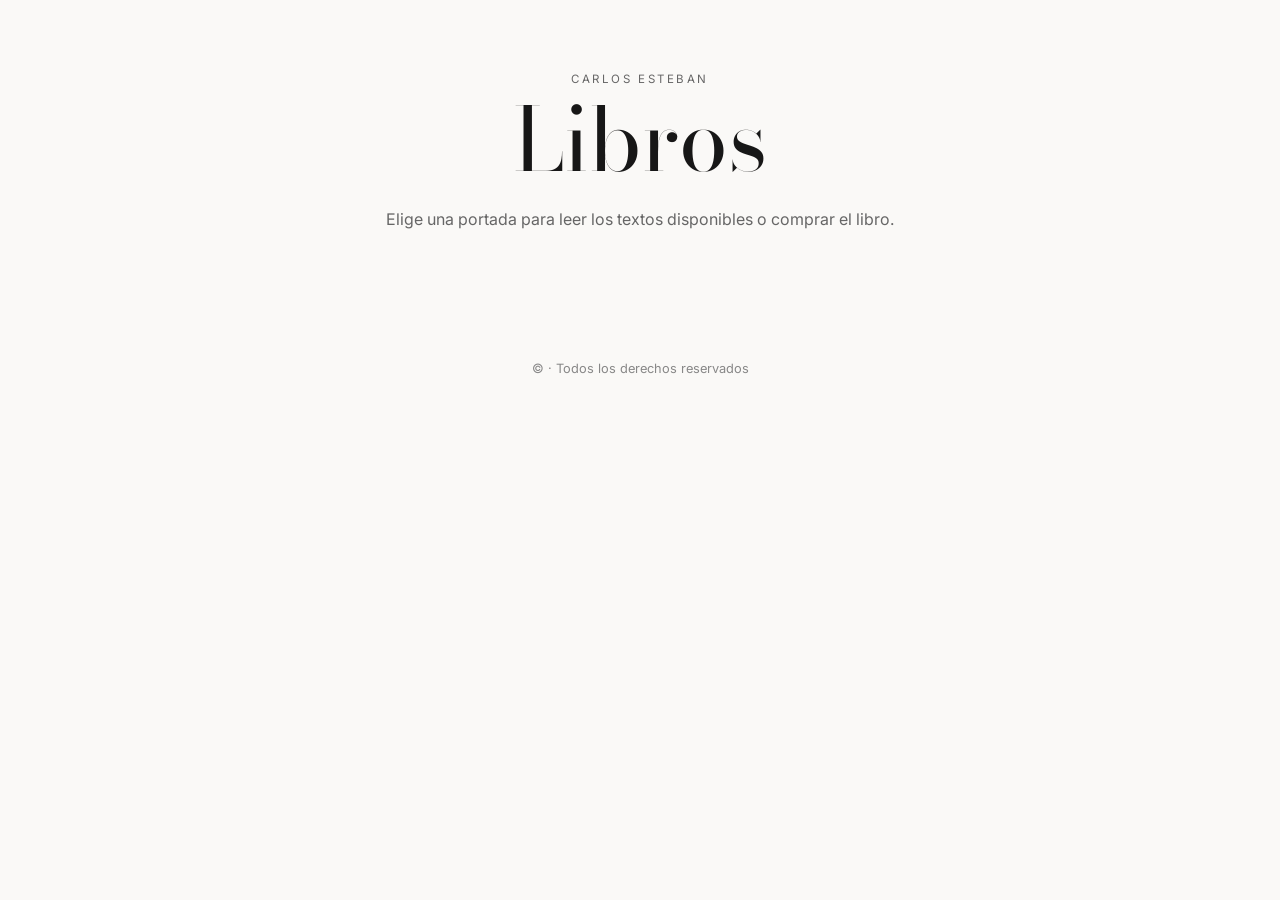
==== index.html @ 66eeb23b "Add files via upload" ====
<!doctype html>
<html lang="es">
<head>
  <meta charset="utf-8">
  <meta name="viewport" content="width=device-width, initial-scale=1">
  <meta name="description" content="Descubre los libros y textos del autor.">
  <title>Carles Esteban · Libros</title>
  <link rel="preconnect" href="https://fonts.googleapis.com">
  <link rel="preconnect" href="https://fonts.gstatic.com" crossorigin>
  <link href="https://fonts.googleapis.com/css2?family=Bodoni+Moda:opsz,wght@6..96,400;6..96,500;6..96,600&family=Inter:wght@400;500;600&display=swap" rel="stylesheet">
  <link rel="stylesheet" href="style.css">
</head>
<body class="home">
  <main class="home-shell">
    <header class="site-header">
      <p class="eyebrow">CARLOS ESTEBAN</p>
      <h1>Libros</h1>
      <p class="intro">Elige una portada para leer los textos disponibles o comprar el libro.</p>
    </header>

    <section id="books" class="book-grid" aria-label="Libros"></section>

    <footer class="site-footer">© <span id="year"></span> · Todos los derechos reservados</footer>
  </main>
  <script src="data.js"></script>
  <script src="app.js"></script>
</body>
</html>
---- style.css ----
:root {
  --ink: #171717;
  --muted: #666;
  --line: rgba(0,0,0,.12);
  --book-theme: #eeeeee;
  --serif: "Bodoni Moda", Didot, "Bodoni 72", Georgia, serif;
  --sans: Inter, system-ui, -apple-system, BlinkMacSystemFont, "Segoe UI", sans-serif;
}

* { box-sizing: border-box; }
html { scroll-behavior: smooth; }
body {
  margin: 0;
  color: var(--ink);
  background: #faf9f7;
  font-family: var(--sans);
}
a { color: inherit; text-decoration: none; }

.home-shell {
  width: min(1180px, calc(100% - 40px));
  margin: 0 auto;
  padding: 72px 0 36px;
}
.site-header { text-align: center; max-width: 680px; margin: 0 auto 56px; }
.eyebrow {
  margin: 0 0 12px;
  font-size: .72rem;
  letter-spacing: .22em;
  text-transform: uppercase;
  color: var(--muted);
}
h1, h2 { font-family: var(--serif); font-weight: 400; }
.site-header h1 { margin: 0; font-size: clamp(3rem, 7vw, 5.5rem); line-height: .95; }
.intro { margin: 24px auto 0; color: var(--muted); line-height: 1.7; }

.book-grid {
  display: grid;
  grid-template-columns: repeat(3, minmax(0, 1fr));
  gap: 30px;
  align-items: start;
}
.book-card {
  display: block;
  overflow: hidden;
  background: white;
  box-shadow: 0 18px 45px rgba(0,0,0,.08);
  transition: transform .3s ease, box-shadow .3s ease;
}
.book-card:hover { transform: translateY(-8px); box-shadow: 0 25px 55px rgba(0,0,0,.13); }
.book-card img { display: block; width: 100%; height: auto; }
.site-footer { margin-top: 72px; text-align: center; color: #888; font-size: .8rem; }

.book-page { min-height: 100vh; background: var(--book-theme); transition: background .3s; }
.book-shell { width: min(1120px, calc(100% - 40px)); margin: 0 auto; padding: 34px 0 70px; }
.back-link, .reading-nav a { font-size: .85rem; opacity: .72; }
.back-link:hover, .reading-nav a:hover { opacity: 1; }
.book-layout {
  min-height: calc(100vh - 120px);
  display: grid;
  grid-template-columns: minmax(280px, 470px) 1fr;
  gap: clamp(45px, 8vw, 110px);
  align-items: center;
  padding: 55px 0;
}
.cover-wrap { display: flex; justify-content: center; }
.detail-cover { width: min(100%, 470px); box-shadow: 0 25px 60px rgba(0,0,0,.18); }
.book-options h1 { margin: 0 0 36px; font-size: clamp(2.5rem, 5vw, 4.7rem); line-height: 1; }
.reading-options { display: grid; gap: 10px; margin-bottom: 18px; }
.option {
  display: flex;
  justify-content: space-between;
  align-items: center;
  padding: 18px 20px;
  border: 1px solid rgba(0,0,0,.17);
  background: rgba(255,255,255,.35);
  transition: background .2s, transform .2s;
}
.option:hover { background: rgba(255,255,255,.72); transform: translateX(4px); }
.option span:first-child { font-family: var(--serif); font-size: 1.35rem; }
.amazon-button {
  display: flex;
  justify-content: space-between;
  align-items: center;
  margin-top: 28px;
  padding: 19px 20px;
  background: var(--ink);
  color: white;
  font-weight: 600;
}
.amazon-button:hover { opacity: .86; }
.book-meta { margin-top: 22px; color: rgba(0,0,0,.62); font-size: .8rem; }

.reading-body { background: white; }
.reading-page { min-height: 100vh; background: white; }
.reading-shell { width: min(820px, calc(100% - 42px)); margin: 0 auto; padding: 28px 0 90px; }
.reading-header { padding: 80px 0 50px; text-align: center; border-bottom: 1px solid var(--line); }
.reading-header h1 { margin: 0; font-size: clamp(2.7rem, 6vw, 4.8rem); }
.reading-content {
  padding: 55px 0;
  font-family: var(--serif);
  font-size: 1.2rem;
  line-height: 1.95;
  color: #222;
  white-space: normal;
}
.not-found { min-height: 100vh; display: grid; place-content: center; text-align: center; }
.not-found a { text-decoration: underline; }

@media (max-width: 800px) {
  .home-shell { width: min(100% - 28px, 600px); padding-top: 48px; }
  .book-grid { grid-template-columns: 1fr; gap: 24px; }
  .book-layout { grid-template-columns: 1fr; padding-top: 42px; }
  .detail-cover { max-width: 420px; }
  .book-options { padding: 0 4px; }
}

@media (max-width: 480px) {
  .home-shell { width: calc(100% - 24px); }
  .site-header { margin-bottom: 36px; }
  .book-shell { width: calc(100% - 28px); }
  .book-layout { gap: 38px; }
  .reading-shell { width: calc(100% - 30px); }
  .reading-content { font-size: 1.08rem; line-height: 1.85; }
}
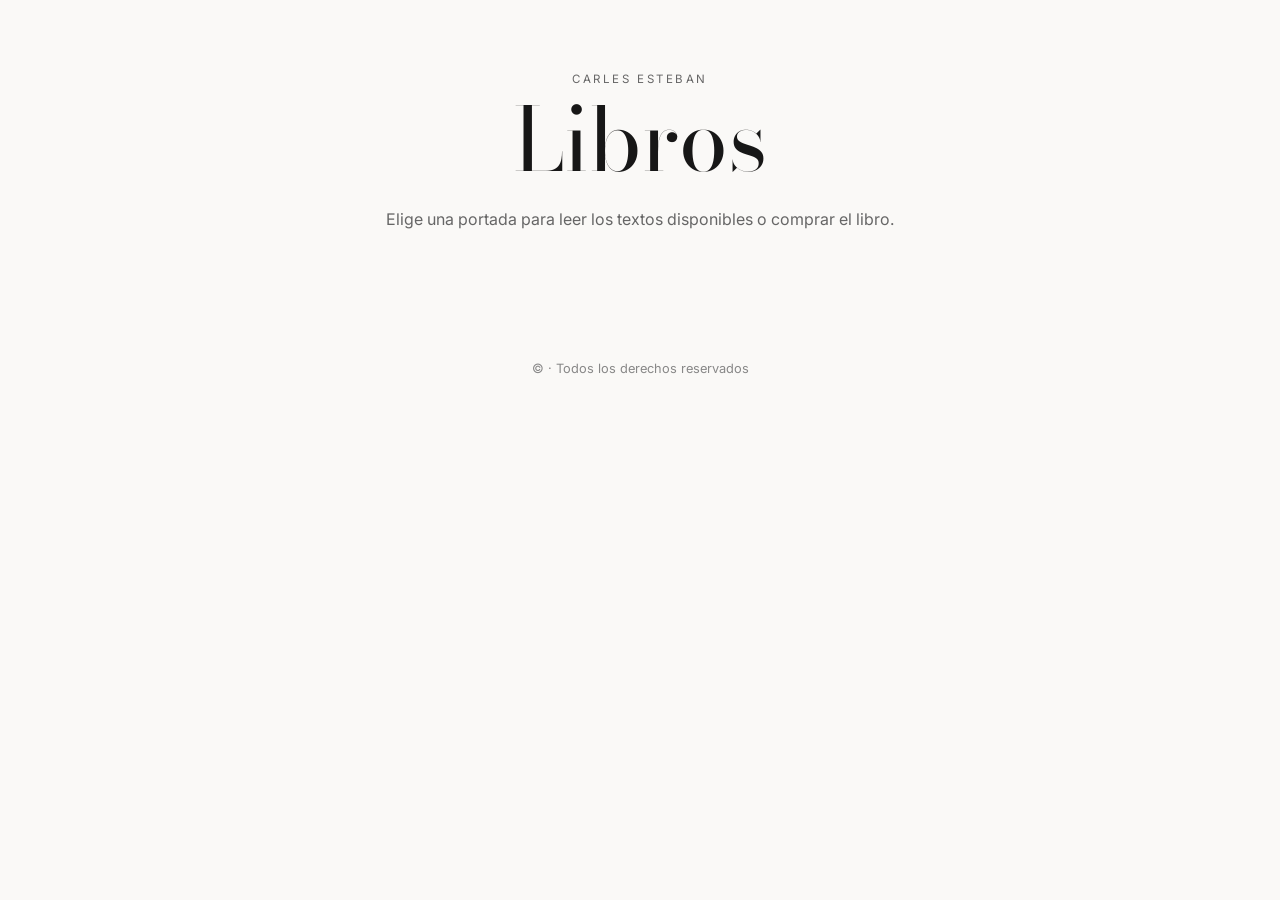
==== commit 5b284600: "Update index.html" ====
--- a/index.html
+++ b/index.html
@@ -13,7 +13,7 @@
 <body class="home">
   <main class="home-shell">
     <header class="site-header">
-      <p class="eyebrow">CARLOS ESTEBAN</p>
+      <p class="eyebrow">CARLES ESTEBAN</p>
       <h1>Libros</h1>
       <p class="intro">Elige una portada para leer los textos disponibles o comprar el libro.</p>
     </header>
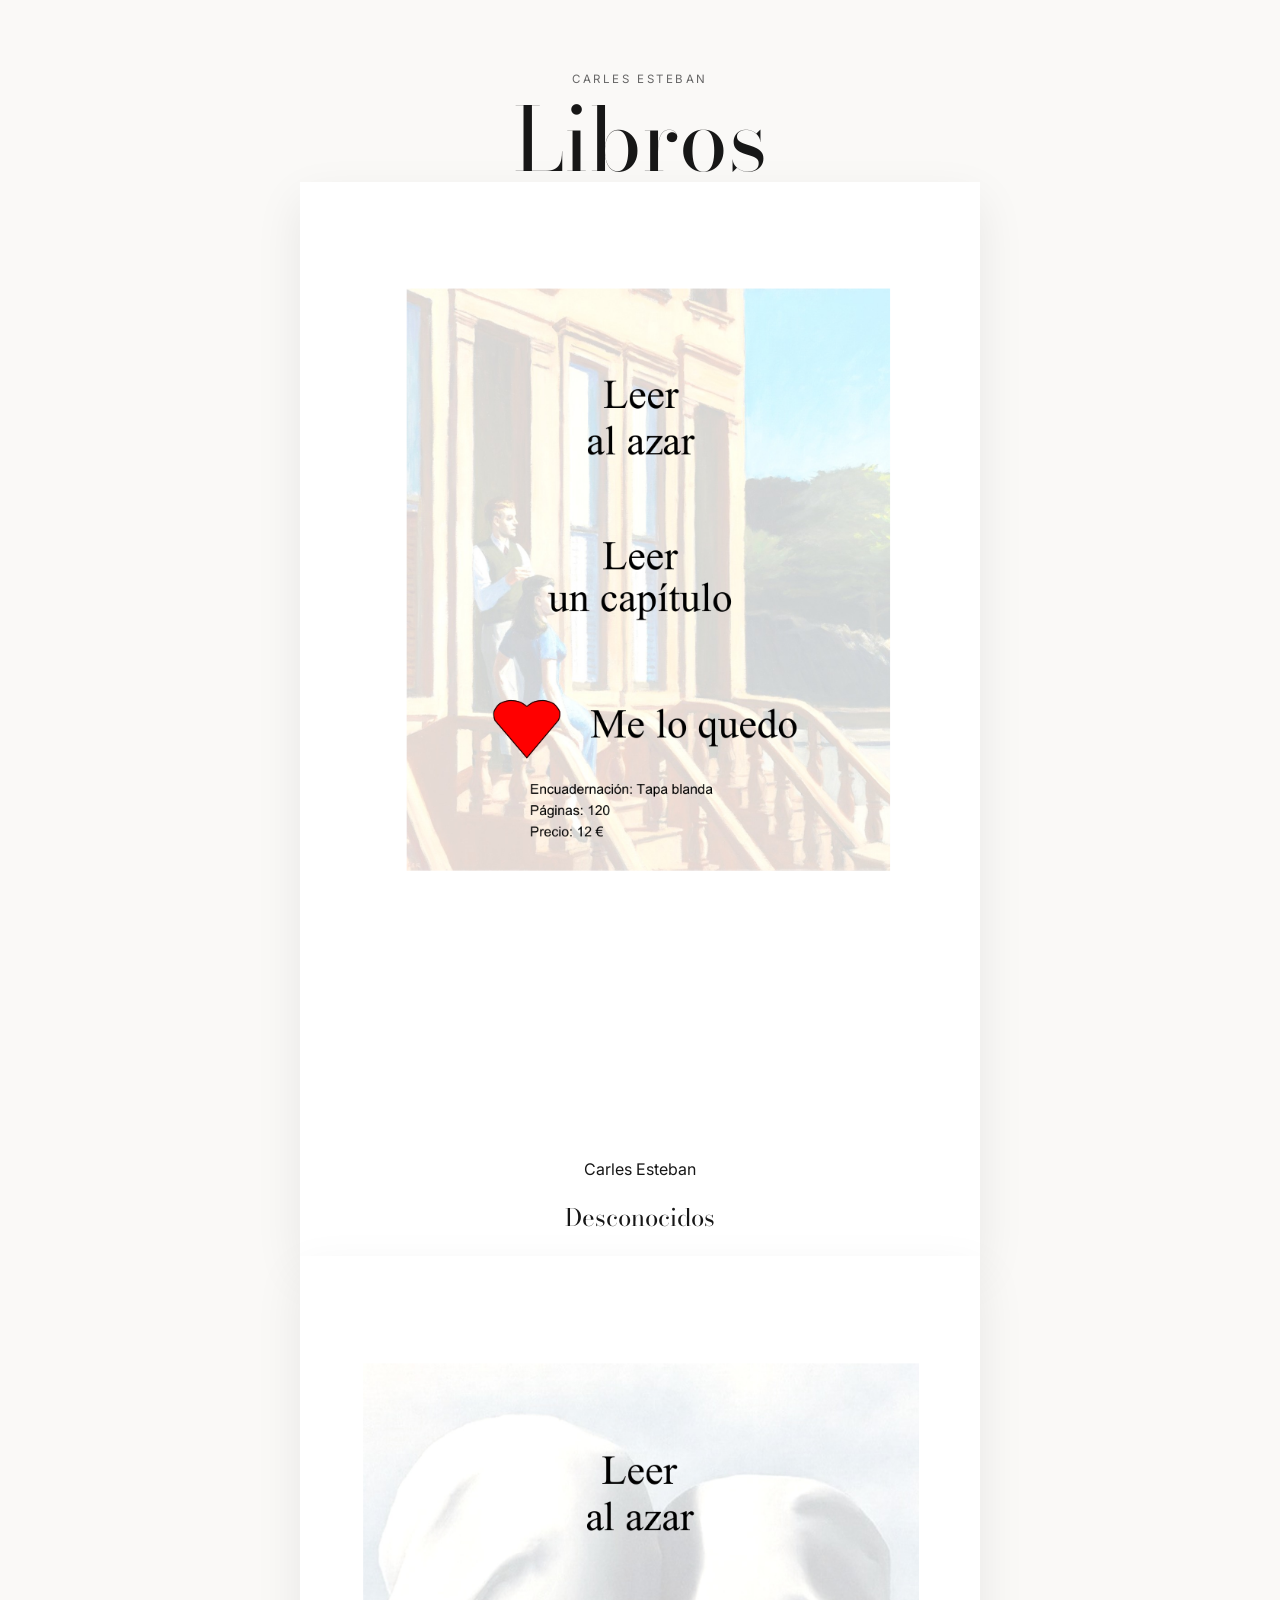
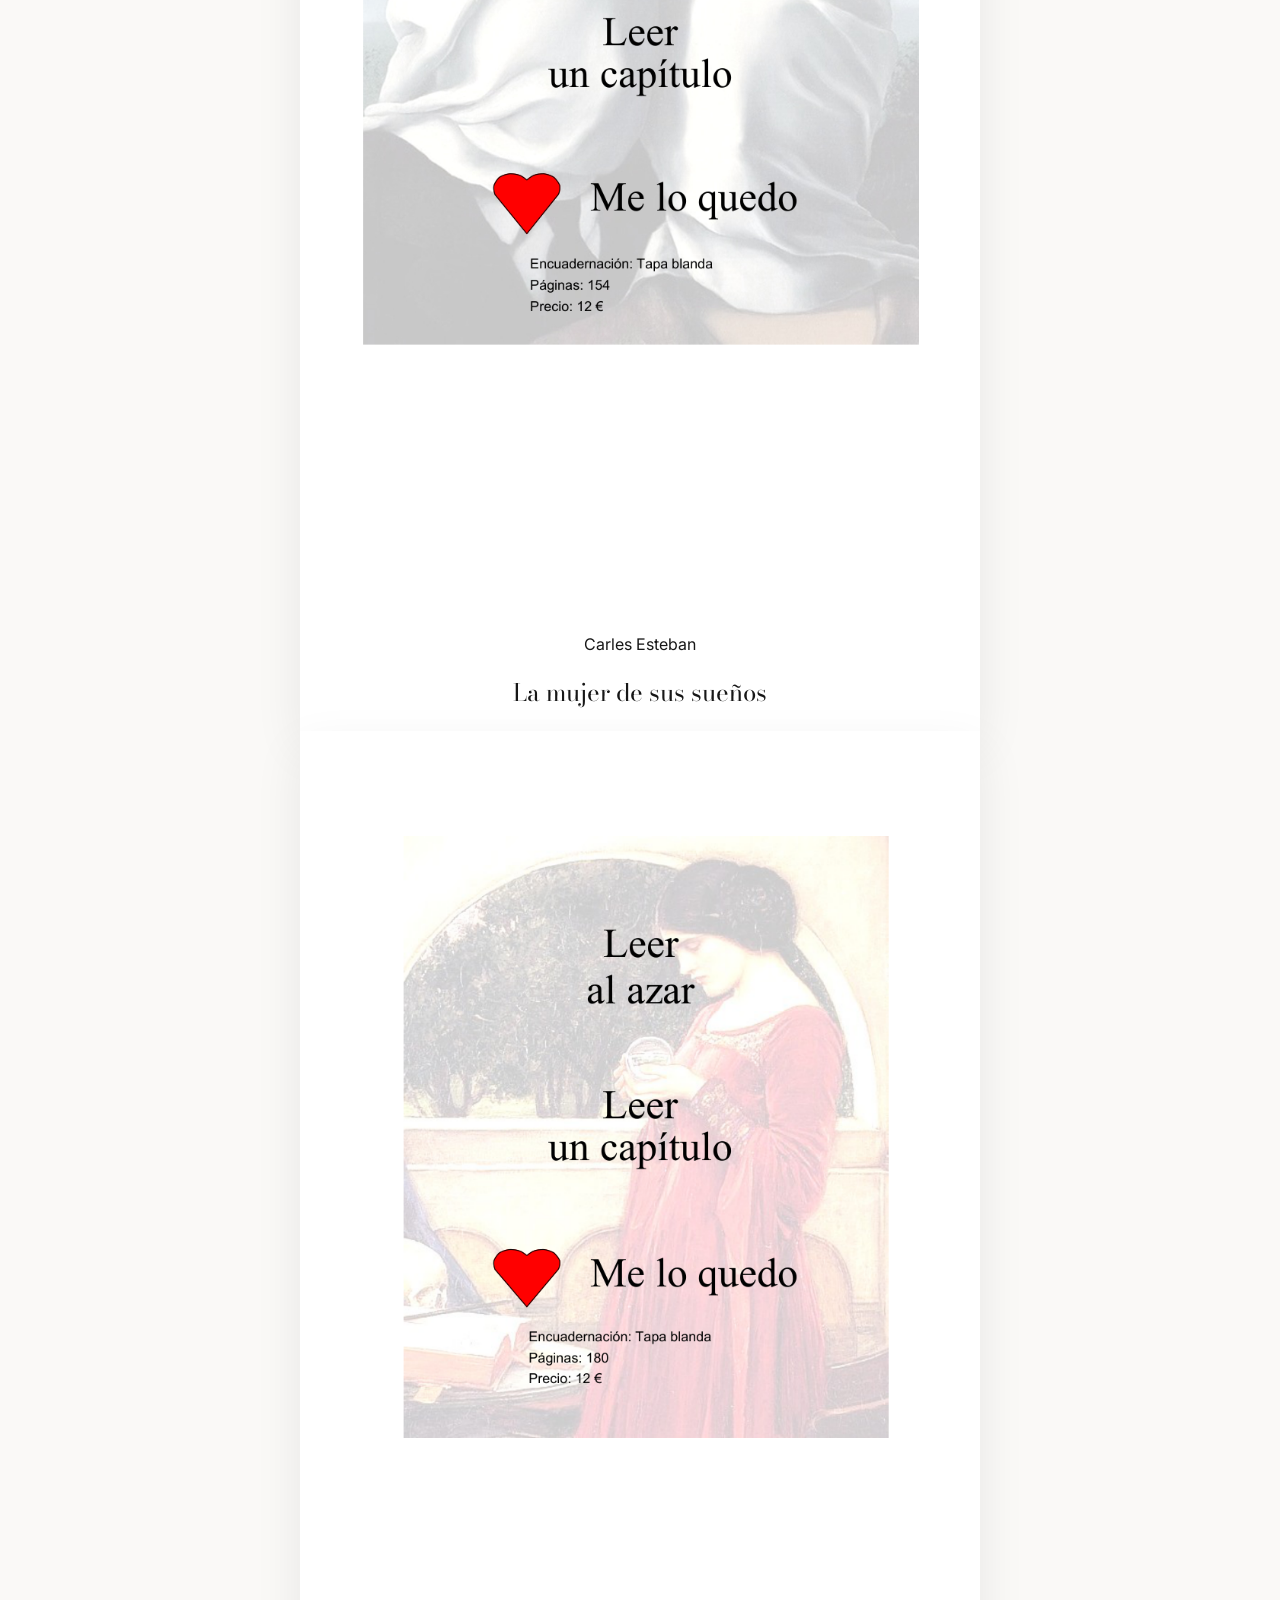
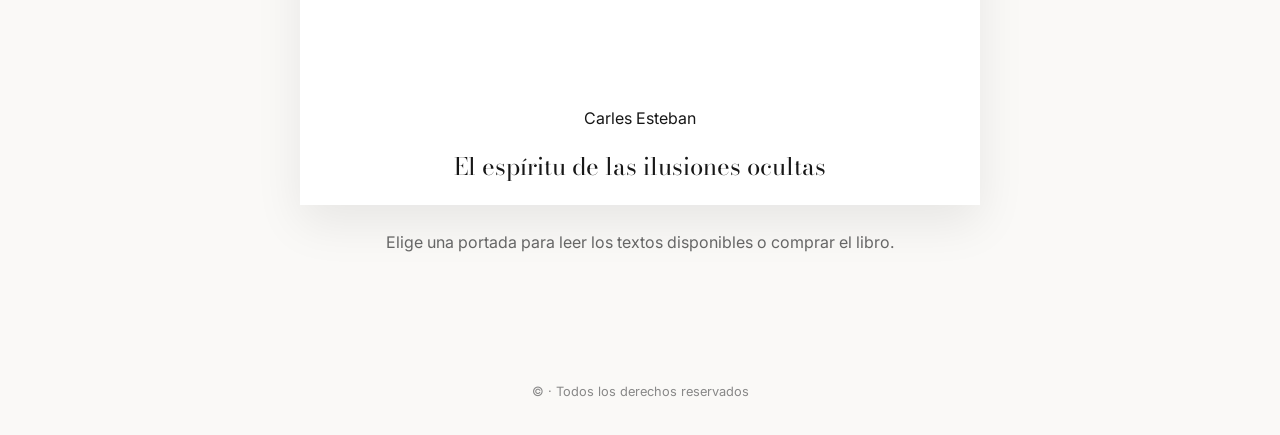
==== commit e023563f: "Update index.html" ====
--- a/index.html
+++ b/index.html
@@ -15,6 +15,7 @@
     <header class="site-header">
       <p class="eyebrow">CARLES ESTEBAN</p>
       <h1>Libros</h1>
+      <div id="books"></div>
       <p class="intro">Elige una portada para leer los textos disponibles o comprar el libro.</p>
     </header>
 
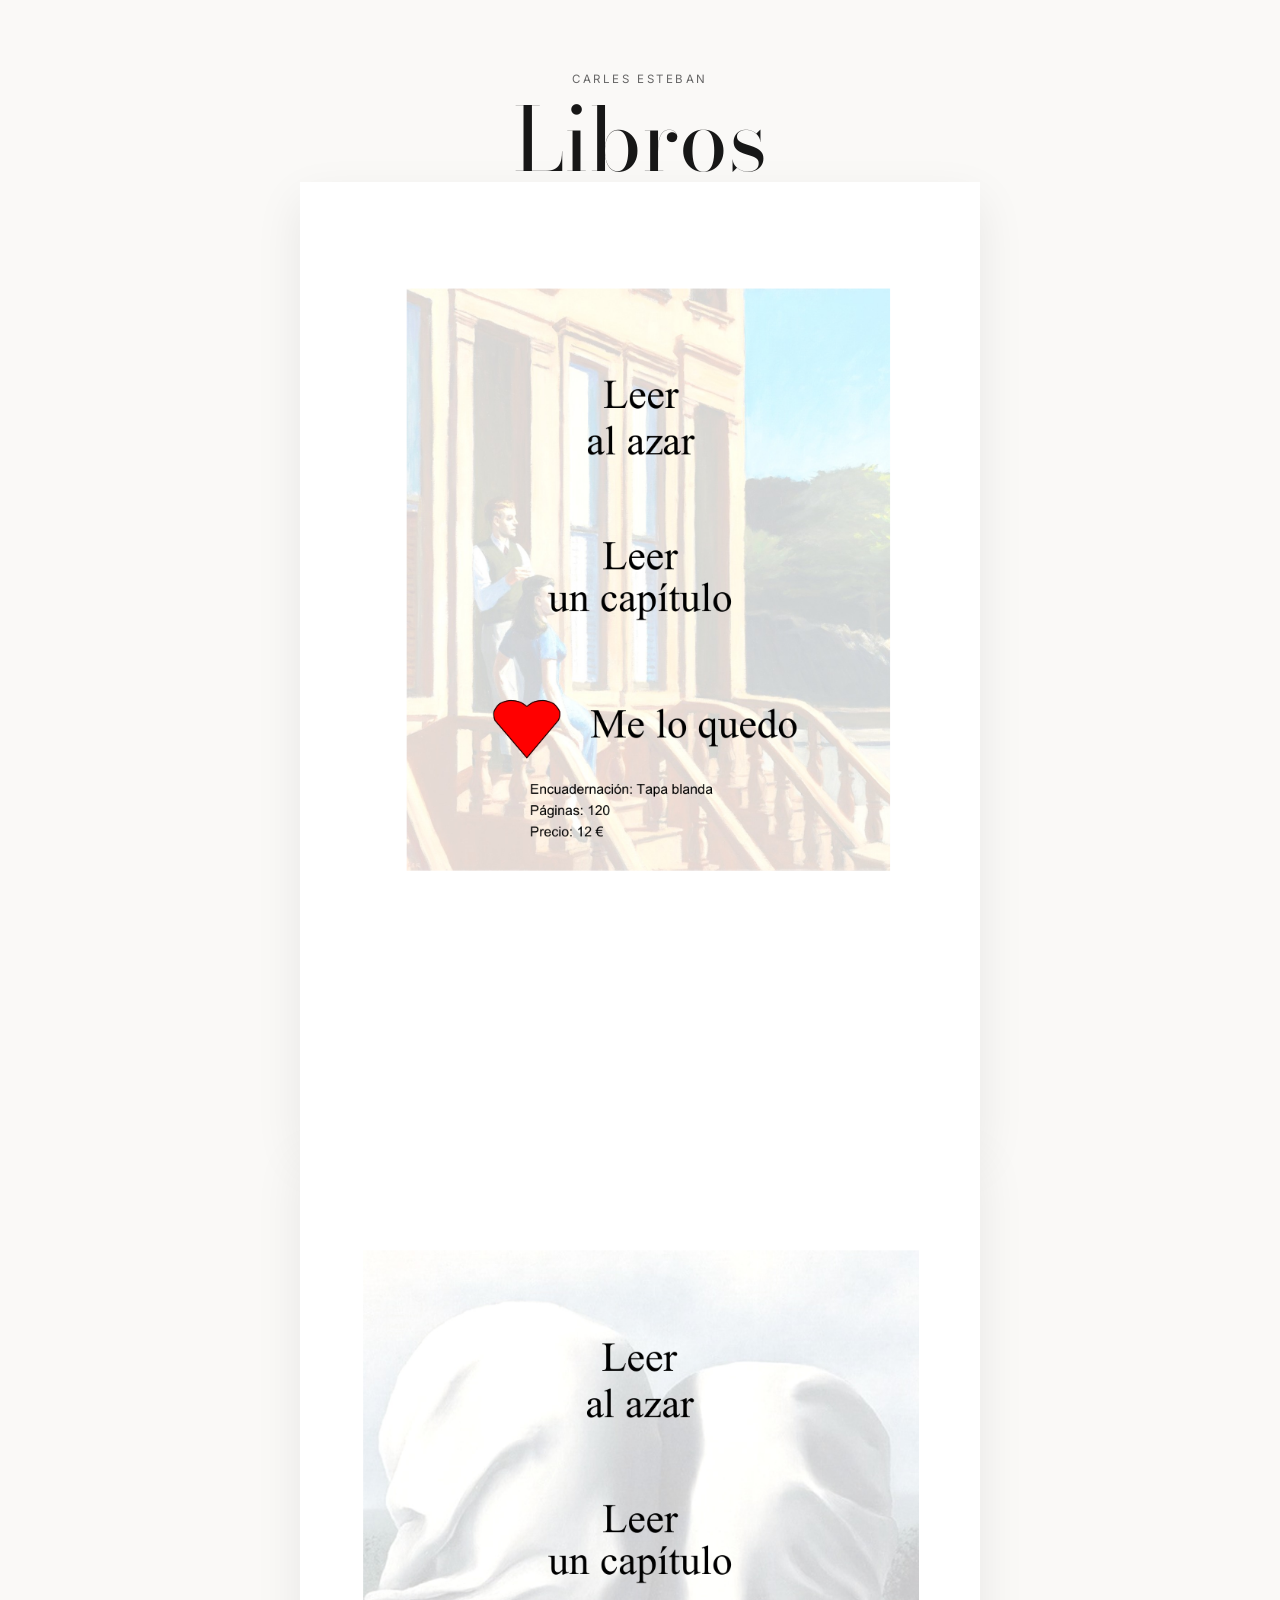
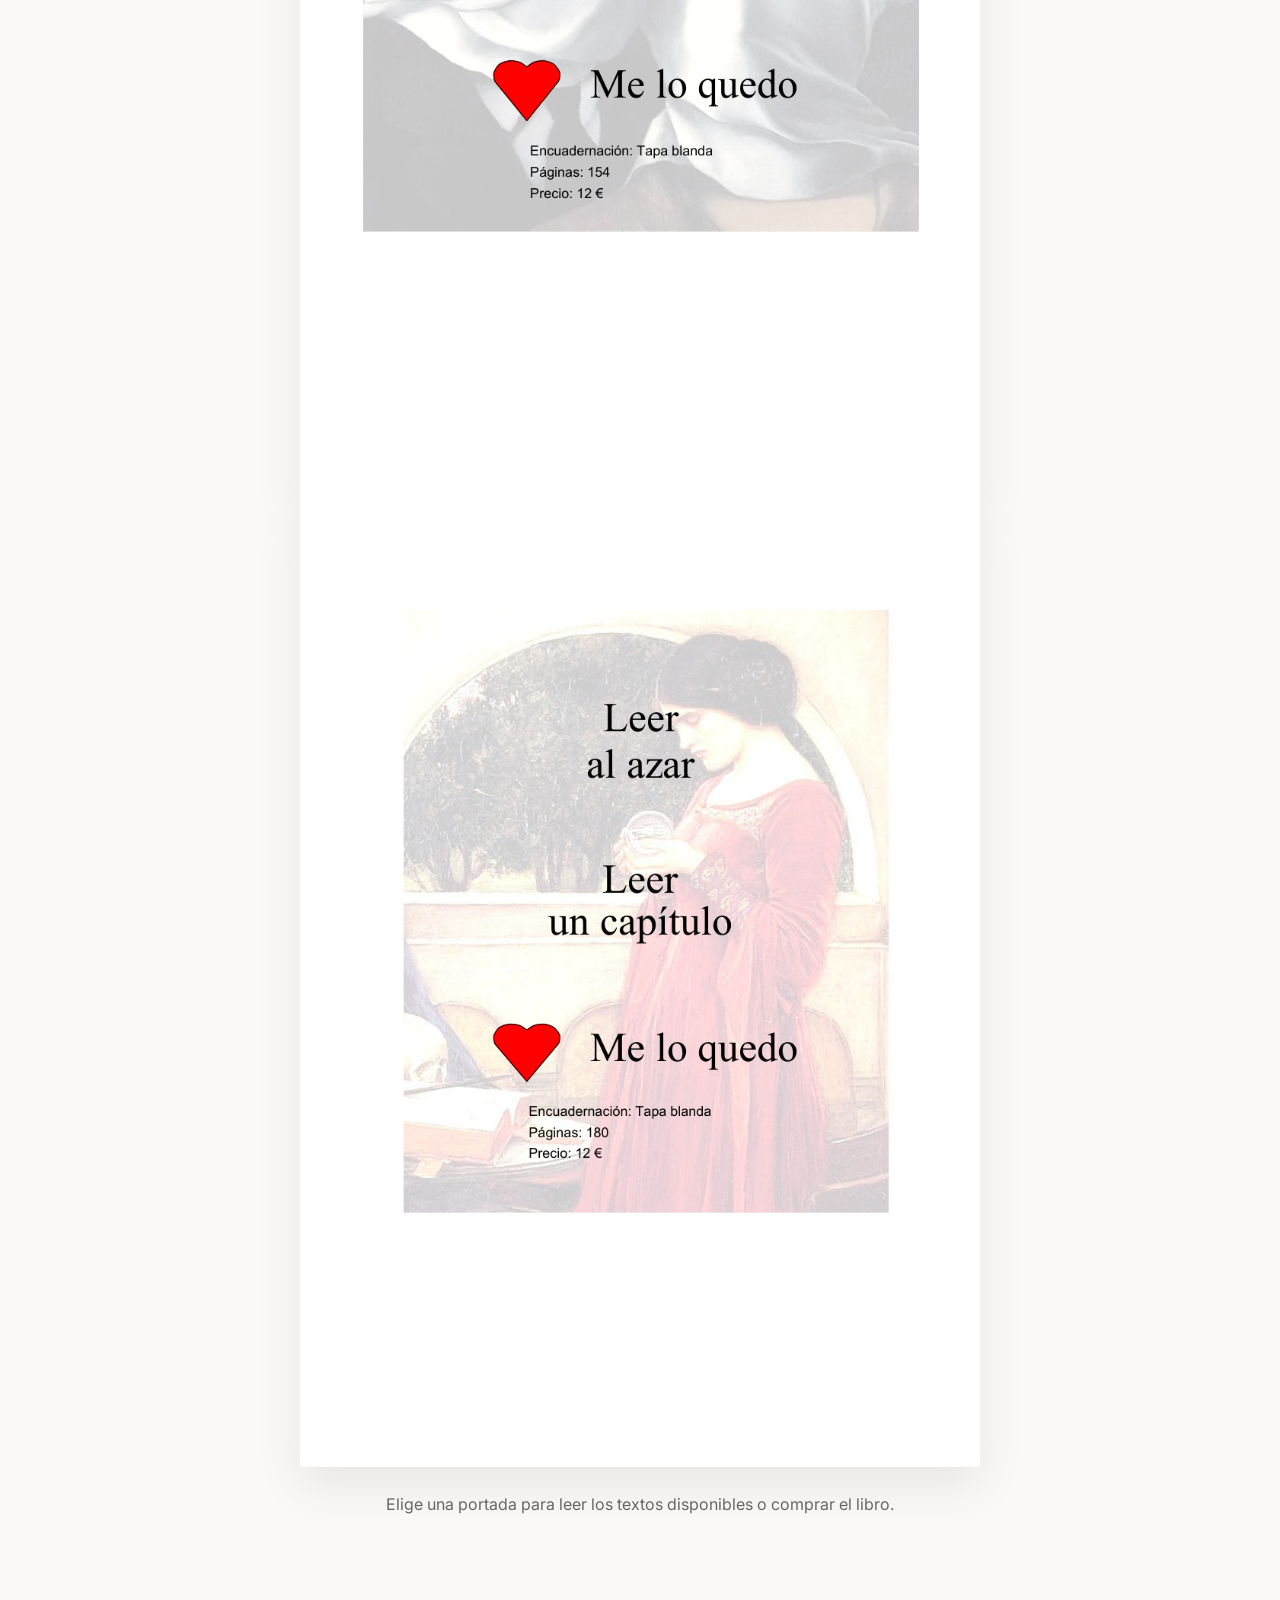
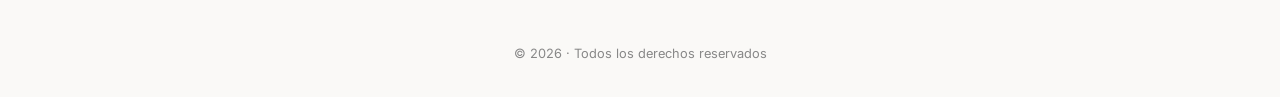
==== commit 5df73c16: "Update index.html" ====
--- a/index.html
+++ b/index.html
@@ -23,7 +23,7 @@
 
     <footer class="site-footer">© <span id="year"></span> · Todos los derechos reservados</footer>
   </main>
-  <script src="data.js"></script>
-  <script src="app.js"></script>
+ <script src="data.js"></script>
+ <script src="app.js"></script>
 </body>
 </html>
--- a/style.css
+++ b/style.css
@@ -7,22 +7,43 @@
   --sans: Inter, system-ui, -apple-system, BlinkMacSystemFont, "Segoe UI", sans-serif;
 }
 
-* { box-sizing: border-box; }
-html { scroll-behavior: smooth; }
+* {
+  box-sizing: border-box;
+}
+
+html {
+  scroll-behavior: smooth;
+}
+
 body {
   margin: 0;
   color: var(--ink);
   background: #faf9f7;
   font-family: var(--sans);
 }
-a { color: inherit; text-decoration: none; }
+
+a {
+  color: inherit;
+  text-decoration: none;
+}
+
+
+/* =========================================
+   HOMEPAGE
+   ========================================= */
 
 .home-shell {
   width: min(1180px, calc(100% - 40px));
   margin: 0 auto;
   padding: 72px 0 36px;
 }
-.site-header { text-align: center; max-width: 680px; margin: 0 auto 56px; }
+
+.site-header {
+  text-align: center;
+  max-width: 680px;
+  margin: 0 auto 56px;
+}
+
 .eyebrow {
   margin: 0 0 12px;
   font-size: .72rem;
@@ -30,9 +51,27 @@
   text-transform: uppercase;
   color: var(--muted);
 }
-h1, h2 { font-family: var(--serif); font-weight: 400; }
-.site-header h1 { margin: 0; font-size: clamp(3rem, 7vw, 5.5rem); line-height: .95; }
-.intro { margin: 24px auto 0; color: var(--muted); line-height: 1.7; }
+
+h1,
+h2 {
+  font-family: var(--serif);
+  font-weight: 400;
+}
+
+.site-header h1 {
+  margin: 0;
+  font-size: clamp(3rem, 7vw, 5.5rem);
+  line-height: .95;
+}
+
+.intro {
+  margin: 24px auto 0;
+  color: var(--muted);
+  line-height: 1.7;
+}
+
+
+/* THREE BOOKS NEXT TO EACH OTHER */
 
 .book-grid {
   display: grid;
@@ -40,6 +79,7 @@
   gap: 30px;
   align-items: start;
 }
+
 .book-card {
   display: block;
   overflow: hidden;
@@ -47,79 +87,365 @@
   box-shadow: 0 18px 45px rgba(0,0,0,.08);
   transition: transform .3s ease, box-shadow .3s ease;
 }
-.book-card:hover { transform: translateY(-8px); box-shadow: 0 25px 55px rgba(0,0,0,.13); }
-.book-card img { display: block; width: 100%; height: auto; }
-.site-footer { margin-top: 72px; text-align: center; color: #888; font-size: .8rem; }
-
-.book-page { min-height: 100vh; background: var(--book-theme); transition: background .3s; }
-.book-shell { width: min(1120px, calc(100% - 40px)); margin: 0 auto; padding: 34px 0 70px; }
-.back-link, .reading-nav a { font-size: .85rem; opacity: .72; }
-.back-link:hover, .reading-nav a:hover { opacity: 1; }
+
+.book-card:hover {
+  transform: translateY(-8px);
+  box-shadow: 0 25px 55px rgba(0,0,0,.13);
+}
+
+.book-card img {
+  display: block;
+  width: 100%;
+  height: auto;
+}
+
+.site-footer {
+  margin-top: 72px;
+  text-align: center;
+  color: #888;
+  font-size: .8rem;
+}
+
+
+/* =========================================
+   BOOK SUBPAGE
+   ========================================= */
+
+.book-page {
+  min-height: 100vh;
+  background: var(--book-theme);
+  transition: background .3s;
+}
+
+.book-shell {
+  width: min(1050px, calc(100% - 40px));
+  margin: 0 auto;
+  padding: 30px 0 60px;
+}
+
+.back-link,
+.reading-nav a {
+  font-size: .85rem;
+  opacity: .72;
+}
+
+.back-link:hover,
+.reading-nav a:hover {
+  opacity: 1;
+}
+
+
+/*
+   BOOK LAYOUT
+
+   The original had a huge cover.
+   We reduce it to a much more reasonable size.
+*/
+
 .book-layout {
-  min-height: calc(100vh - 120px);
+  min-height: calc(100vh - 100px);
+
   display: grid;
-  grid-template-columns: minmax(280px, 470px) 1fr;
-  gap: clamp(45px, 8vw, 110px);
+
+  grid-template-columns: 300px minmax(300px, 500px);
+
+  justify-content: center;
+
+  gap: 70px;
+
   align-items: center;
-  padding: 55px 0;
-}
-.cover-wrap { display: flex; justify-content: center; }
-.detail-cover { width: min(100%, 470px); box-shadow: 0 25px 60px rgba(0,0,0,.18); }
-.book-options h1 { margin: 0 0 36px; font-size: clamp(2.5rem, 5vw, 4.7rem); line-height: 1; }
-.reading-options { display: grid; gap: 10px; margin-bottom: 18px; }
+
+  padding: 35px 0;
+}
+
+
+/* COVER */
+
+.cover-wrap {
+  display: flex;
+  justify-content: center;
+  align-items: center;
+}
+
+.detail-cover {
+  width: 280px;
+
+  max-width: 100%;
+
+  height: auto;
+
+  box-shadow: 0 20px 45px rgba(0,0,0,.18);
+}
+
+
+/* BOOK INFORMATION */
+
+.book-options {
+  width: 100%;
+}
+
+.book-options h1 {
+  margin: 0 0 10px;
+
+  font-size: clamp(2.5rem, 5vw, 4rem);
+
+  line-height: 1;
+}
+
+
+/* AUTHOR */
+
+.book-options .eyebrow {
+  margin-bottom: 12px;
+}
+
+
+/* READING OPTIONS */
+
+.reading-options {
+  display: grid;
+
+  gap: 10px;
+
+  margin-top: 30px;
+
+  margin-bottom: 18px;
+}
+
 .option {
   display: flex;
+
   justify-content: space-between;
+
   align-items: center;
-  padding: 18px 20px;
+
+  padding: 16px 20px;
+
   border: 1px solid rgba(0,0,0,.17);
-  background: rgba(255,255,255,.35);
-  transition: background .2s, transform .2s;
-}
-.option:hover { background: rgba(255,255,255,.72); transform: translateX(4px); }
-.option span:first-child { font-family: var(--serif); font-size: 1.35rem; }
+
+  background: rgba(255,255,255,.38);
+
+  transition:
+    background .2s,
+    transform .2s;
+}
+
+.option:hover {
+  background: rgba(255,255,255,.78);
+
+  transform: translateX(4px);
+}
+
+.option span:first-child {
+  font-family: var(--serif);
+
+  font-size: 1.25rem;
+}
+
+
+/* AMAZON */
+
 .amazon-button {
   display: flex;
+
   justify-content: space-between;
+
   align-items: center;
-  margin-top: 28px;
-  padding: 19px 20px;
+
+  margin-top: 25px;
+
+  padding: 17px 20px;
+
   background: var(--ink);
+
   color: white;
+
   font-weight: 600;
-}
-.amazon-button:hover { opacity: .86; }
-.book-meta { margin-top: 22px; color: rgba(0,0,0,.62); font-size: .8rem; }
-
-.reading-body { background: white; }
-.reading-page { min-height: 100vh; background: white; }
-.reading-shell { width: min(820px, calc(100% - 42px)); margin: 0 auto; padding: 28px 0 90px; }
-.reading-header { padding: 80px 0 50px; text-align: center; border-bottom: 1px solid var(--line); }
-.reading-header h1 { margin: 0; font-size: clamp(2.7rem, 6vw, 4.8rem); }
+
+  transition: opacity .2s, transform .2s;
+}
+
+.amazon-button:hover {
+  opacity: .86;
+
+  transform: translateY(-2px);
+}
+
+.book-meta {
+  margin-top: 22px;
+
+  color: rgba(0,0,0,.62);
+
+  font-size: .8rem;
+}
+
+
+/* =========================================
+   READING PAGE
+   ========================================= */
+
+.reading-body {
+  background: white;
+}
+
+.reading-page {
+  min-height: 100vh;
+
+  background: white;
+}
+
+.reading-shell {
+  width: min(820px, calc(100% - 42px));
+
+  margin: 0 auto;
+
+  padding: 28px 0 90px;
+}
+
+.reading-header {
+  padding: 80px 0 50px;
+
+  text-align: center;
+
+  border-bottom: 1px solid var(--line);
+}
+
+.reading-header h1 {
+  margin: 0;
+
+  font-size: clamp(2.7rem, 6vw, 4.8rem);
+}
+
 .reading-content {
   padding: 55px 0;
+
   font-family: var(--serif);
+
   font-size: 1.2rem;
+
   line-height: 1.95;
+
   color: #222;
+
   white-space: normal;
 }
-.not-found { min-height: 100vh; display: grid; place-content: center; text-align: center; }
-.not-found a { text-decoration: underline; }
+
+
+/* =========================================
+   NOT FOUND
+   ========================================= */
+
+.not-found {
+  min-height: 100vh;
+
+  display: grid;
+
+  place-content: center;
+
+  text-align: center;
+}
+
+.not-found a {
+  text-decoration: underline;
+}
+
+
+/* =========================================
+   TABLET
+   ========================================= */
 
 @media (max-width: 800px) {
-  .home-shell { width: min(100% - 28px, 600px); padding-top: 48px; }
-  .book-grid { grid-template-columns: 1fr; gap: 24px; }
-  .book-layout { grid-template-columns: 1fr; padding-top: 42px; }
-  .detail-cover { max-width: 420px; }
-  .book-options { padding: 0 4px; }
-}
+
+  .home-shell {
+    width: min(100% - 28px, 600px);
+
+    padding-top: 48px;
+  }
+
+
+  /*
+     IMPORTANT:
+     Keep the homepage behaviour from the original.
+     On phones the books stack because three columns
+     would be too small.
+  */
+
+  .book-grid {
+    grid-template-columns: 1fr;
+
+    gap: 24px;
+  }
+
+
+  /*
+     Book page becomes vertical.
+  */
+
+  .book-layout {
+    grid-template-columns: 1fr;
+
+    gap: 35px;
+
+    padding-top: 42px;
+
+    text-align: center;
+  }
+
+  .detail-cover {
+    width: 230px;
+  }
+
+  .book-options {
+    padding: 0 4px;
+  }
+
+  .reading-options {
+    text-align: left;
+  }
+
+  .amazon-button {
+    text-align: left;
+  }
+}
+
+
+/* =========================================
+   PHONE
+   ========================================= */
 
 @media (max-width: 480px) {
-  .home-shell { width: calc(100% - 24px); }
-  .site-header { margin-bottom: 36px; }
-  .book-shell { width: calc(100% - 28px); }
-  .book-layout { gap: 38px; }
-  .reading-shell { width: calc(100% - 30px); }
-  .reading-content { font-size: 1.08rem; line-height: 1.85; }
-}
+
+  .home-shell {
+    width: calc(100% - 24px);
+  }
+
+  .site-header {
+    margin-bottom: 36px;
+  }
+
+  .book-shell {
+    width: calc(100% - 28px);
+  }
+
+  .book-layout {
+    gap: 30px;
+  }
+
+  .detail-cover {
+    width: 210px;
+  }
+
+  .book-options h1 {
+    font-size: 2.5rem;
+  }
+
+  .reading-shell {
+    width: calc(100% - 30px);
+  }
+
+  .reading-content {
+    font-size: 1.08rem;
+
+    line-height: 1.85;
+  }
+}
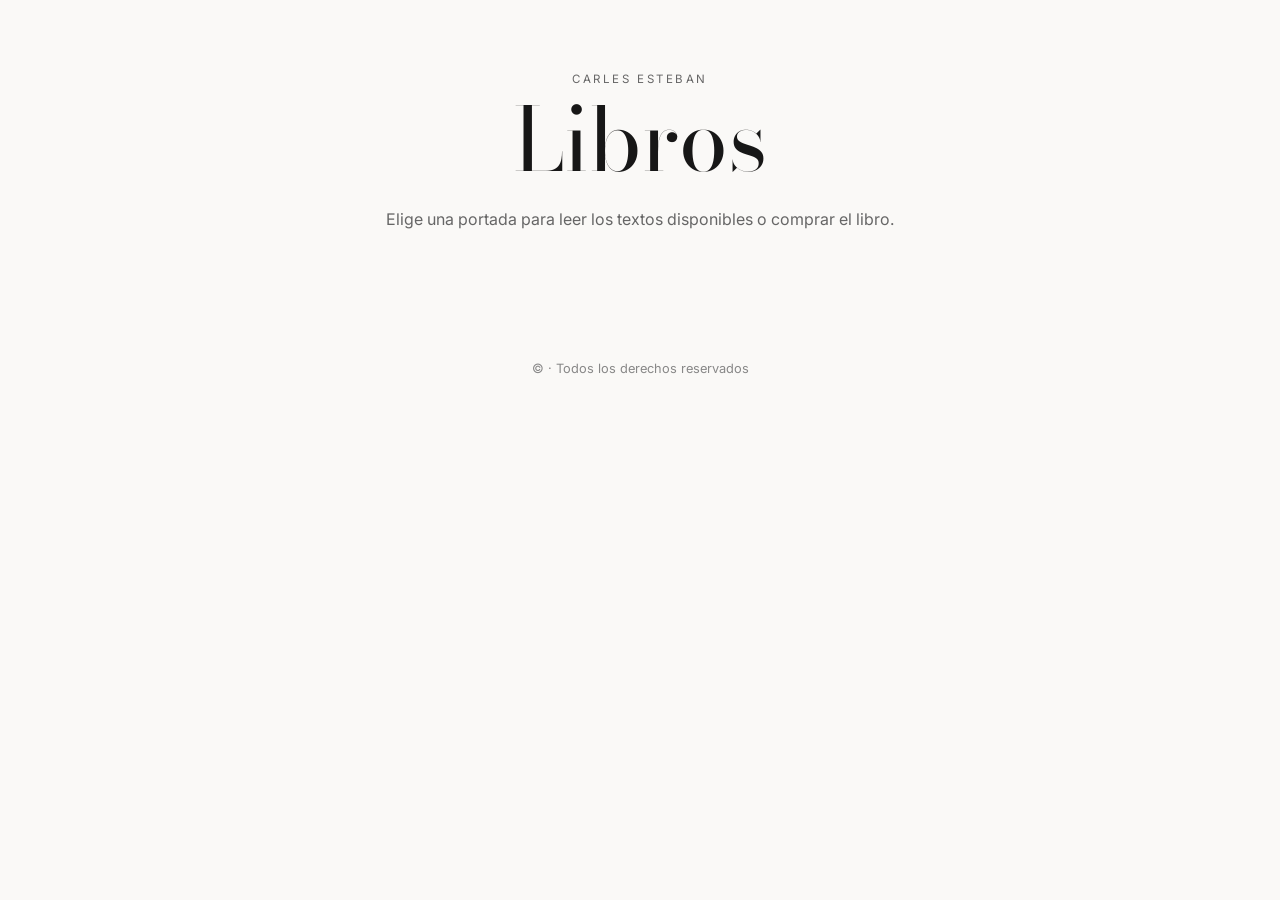
==== commit 35140237: "Update index.html" ====
--- a/index.html
+++ b/index.html
@@ -1,4 +1,5 @@
 <!doctype html>
+
 <html lang="es">
 <head>
   <meta charset="utf-8">
@@ -15,15 +16,13 @@
     <header class="site-header">
       <p class="eyebrow">CARLES ESTEBAN</p>
       <h1>Libros</h1>
-      <div id="books"></div>
       <p class="intro">Elige una portada para leer los textos disponibles o comprar el libro.</p>
-    </header>
+    </header><section id="books" class="book-grid" aria-label="Libros"></section>
 
-    <section id="books" class="book-grid" aria-label="Libros"></section>
+<footer class="site-footer">© <span id="year"></span> · Todos los derechos reservados</footer>
 
-    <footer class="site-footer">© <span id="year"></span> · Todos los derechos reservados</footer>
   </main>
- <script src="data.js"></script>
- <script src="app.js"></script>
+  <script src="data.js"></script>
+  <script src="app.js"></script>
 </body>
 </html>
--- a/style.css
+++ b/style.css
@@ -1,451 +1,404 @@
 :root {
-  --ink: #171717;
-  --muted: #666;
-  --line: rgba(0,0,0,.12);
-  --book-theme: #eeeeee;
-  --serif: "Bodoni Moda", Didot, "Bodoni 72", Georgia, serif;
-  --sans: Inter, system-ui, -apple-system, BlinkMacSystemFont, "Segoe UI", sans-serif;
+--ink: #171717;
+--muted: #666;
+--line: rgba(0,0,0,.12);
+--book-theme: #eeeeee;
+--serif: "Bodoni Moda", Didot, "Bodoni 72", Georgia, serif;
+--sans: Inter, system-ui, -apple-system, BlinkMacSystemFont, "Segoe UI", sans-serif;
 }
 
 * {
   box-sizing: border-box;
-}
+  }
 
 html {
-  scroll-behavior: smooth;
+scroll-behavior: smooth;
 }
 
 body {
-  margin: 0;
-  color: var(--ink);
-  background: #faf9f7;
-  font-family: var(--sans);
+margin: 0;
+color: var(--ink);
+background: #faf9f7;
+font-family: var(--sans);
 }
 
 a {
-  color: inherit;
-  text-decoration: none;
-}
-
-
-/* =========================================
-   HOMEPAGE
-   ========================================= */
+color: inherit;
+text-decoration: none;
+}
+
+/* =========================================
+HOMEPAGE
+========================================= */
 
 .home-shell {
-  width: min(1180px, calc(100% - 40px));
-  margin: 0 auto;
-  padding: 72px 0 36px;
+width: min(1180px, calc(100% - 40px));
+margin: 0 auto;
+padding: 72px 0 36px;
 }
 
 .site-header {
-  text-align: center;
-  max-width: 680px;
-  margin: 0 auto 56px;
+text-align: center;
+max-width: 680px;
+margin: 0 auto 56px;
 }
 
 .eyebrow {
-  margin: 0 0 12px;
-  font-size: .72rem;
-  letter-spacing: .22em;
-  text-transform: uppercase;
-  color: var(--muted);
+margin: 0 0 12px;
+font-size: .72rem;
+letter-spacing: .22em;
+text-transform: uppercase;
+color: var(--muted);
 }
 
 h1,
 h2 {
-  font-family: var(--serif);
-  font-weight: 400;
+font-family: var(--serif);
+font-weight: 400;
 }
 
 .site-header h1 {
-  margin: 0;
-  font-size: clamp(3rem, 7vw, 5.5rem);
-  line-height: .95;
+margin: 0;
+font-size: clamp(3rem, 7vw, 5.5rem);
+line-height: .95;
 }
 
 .intro {
-  margin: 24px auto 0;
-  color: var(--muted);
-  line-height: 1.7;
-}
-
-
-/* THREE BOOKS NEXT TO EACH OTHER */
-
-.book-grid {
-  display: grid;
-  grid-template-columns: repeat(3, minmax(0, 1fr));
-  gap: 30px;
-  align-items: start;
+margin: 24px auto 0;
+color: var(--muted);
+line-height: 1.7;
+}
+
+/* HOMEPAGE BOOK GRID */
+
+#books {
+display: grid;
+grid-template-columns: repeat(3, minmax(0, 1fr));
+gap: 20px;
+align-items: start;
+max-width: 1100px;
+margin: 40px auto 0;
 }
 
 .book-card {
-  display: block;
-  overflow: hidden;
-  background: white;
-  box-shadow: 0 18px 45px rgba(0,0,0,.08);
-  transition: transform .3s ease, box-shadow .3s ease;
+display: flex;
+flex-direction: column;
+align-items: center;
+gap: 12px;
+overflow: hidden;
+background: white;
+box-shadow: 0 18px 45px rgba(0,0,0,.08);
+transition: transform .3s ease, box-shadow .3s ease;
+text-align: center;
 }
 
 .book-card:hover {
-  transform: translateY(-8px);
-  box-shadow: 0 25px 55px rgba(0,0,0,.13);
+transform: translateY(-8px);
+box-shadow: 0 25px 55px rgba(0,0,0,.13);
 }
 
 .book-card img {
-  display: block;
-  width: 100%;
-  height: auto;
+display: block;
+width: 100%;
+height: auto;
+transition: transform .25s ease;
+}
+
+/* BOOK TITLES UNDER COVERS */
+
+.book-title {
+display: block;
+width: 100%;
+padding: 0 10px 16px;
+font-family: var(--serif);
+font-size: 1.2rem;
+line-height: 1.35;
+font-weight: 400;
+text-align: center;
 }
 
 .site-footer {
-  margin-top: 72px;
-  text-align: center;
-  color: #888;
-  font-size: .8rem;
-}
-
-
-/* =========================================
-   BOOK SUBPAGE
-   ========================================= */
+margin-top: 72px;
+text-align: center;
+color: #888;
+font-size: .8rem;
+}
+
+/* =========================================
+BOOK SUBPAGE
+========================================= */
 
 .book-page {
-  min-height: 100vh;
-  background: var(--book-theme);
-  transition: background .3s;
+min-height: 100vh;
+background: var(--book-theme);
+transition: background .3s;
 }
 
 .book-shell {
-  width: min(1050px, calc(100% - 40px));
-  margin: 0 auto;
-  padding: 30px 0 60px;
+width: min(1050px, calc(100% - 40px));
+margin: 0 auto;
+padding: 30px 0 60px;
 }
 
 .back-link,
 .reading-nav a {
-  font-size: .85rem;
-  opacity: .72;
+font-size: .85rem;
+opacity: .72;
 }
 
 .back-link:hover,
 .reading-nav a:hover {
-  opacity: 1;
-}
-
-
-/*
-   BOOK LAYOUT
-
-   The original had a huge cover.
-   We reduce it to a much more reasonable size.
-*/
+opacity: 1;
+}
+
+/* BOOK LAYOUT */
 
 .book-layout {
-  min-height: calc(100vh - 100px);
-
-  display: grid;
-
-  grid-template-columns: 300px minmax(300px, 500px);
-
-  justify-content: center;
-
-  gap: 70px;
-
-  align-items: center;
-
-  padding: 35px 0;
-}
-
+min-height: calc(100vh - 100px);
+display: grid;
+grid-template-columns: 300px minmax(300px, 500px);
+justify-content: center;
+gap: 70px;
+align-items: center;
+padding: 35px 0;
+}
 
 /* COVER */
 
 .cover-wrap {
-  display: flex;
-  justify-content: center;
-  align-items: center;
+display: flex;
+justify-content: center;
+align-items: center;
 }
 
 .detail-cover {
-  width: 280px;
-
-  max-width: 100%;
-
-  height: auto;
-
-  box-shadow: 0 20px 45px rgba(0,0,0,.18);
-}
-
+width: 280px;
+max-width: 100%;
+height: auto;
+box-shadow: 0 20px 45px rgba(0,0,0,.18);
+}
 
 /* BOOK INFORMATION */
 
 .book-options {
-  width: 100%;
+width: 100%;
 }
 
 .book-options h1 {
-  margin: 0 0 10px;
-
-  font-size: clamp(2.5rem, 5vw, 4rem);
-
-  line-height: 1;
-}
-
-
-/* AUTHOR */
+margin: 0 0 10px;
+font-size: clamp(2.5rem, 5vw, 4rem);
+line-height: 1;
+}
 
 .book-options .eyebrow {
-  margin-bottom: 12px;
-}
-
+margin-bottom: 12px;
+}
+
+.book-description {
+margin: 20px 0;
+color: rgba(0,0,0,.72);
+line-height: 1.75;
+}
 
 /* READING OPTIONS */
 
 .reading-options {
-  display: grid;
-
-  gap: 10px;
-
-  margin-top: 30px;
-
-  margin-bottom: 18px;
+display: grid;
+gap: 10px;
+margin-top: 30px;
+margin-bottom: 18px;
+}
+
+.reading-options h2 {
+margin: 0 0 8px;
 }
 
 .option {
-  display: flex;
-
-  justify-content: space-between;
-
-  align-items: center;
-
-  padding: 16px 20px;
-
-  border: 1px solid rgba(0,0,0,.17);
-
-  background: rgba(255,255,255,.38);
-
-  transition:
-    background .2s,
-    transform .2s;
+display: flex;
+justify-content: space-between;
+align-items: center;
+padding: 16px 20px;
+border: 1px solid rgba(0,0,0,.17);
+background: rgba(255,255,255,.38);
+transition: background .2s, transform .2s;
 }
 
 .option:hover {
-  background: rgba(255,255,255,.78);
-
-  transform: translateX(4px);
+background: rgba(255,255,255,.78);
+transform: translateX(4px);
 }
 
 .option span:first-child {
-  font-family: var(--serif);
-
-  font-size: 1.25rem;
-}
-
+font-family: var(--serif);
+font-size: 1.25rem;
+}
 
 /* AMAZON */
 
 .amazon-button {
-  display: flex;
-
-  justify-content: space-between;
-
-  align-items: center;
-
-  margin-top: 25px;
-
-  padding: 17px 20px;
-
-  background: var(--ink);
-
-  color: white;
-
-  font-weight: 600;
-
-  transition: opacity .2s, transform .2s;
+display: flex;
+justify-content: space-between;
+align-items: center;
+margin-top: 25px;
+padding: 17px 20px;
+background: var(--ink);
+color: white;
+font-weight: 600;
+transition: opacity .2s, transform .2s;
 }
 
 .amazon-button:hover {
-  opacity: .86;
-
-  transform: translateY(-2px);
+opacity: .86;
+transform: translateY(-2px);
 }
 
 .book-meta {
-  margin-top: 22px;
-
-  color: rgba(0,0,0,.62);
-
-  font-size: .8rem;
-}
-
-
-/* =========================================
-   READING PAGE
-   ========================================= */
+margin-top: 22px;
+color: rgba(0,0,0,.62);
+font-size: .8rem;
+}
+
+/* =========================================
+READING PAGE
+========================================= */
 
 .reading-body {
-  background: white;
+background: white;
 }
 
 .reading-page {
-  min-height: 100vh;
-
-  background: white;
+min-height: 100vh;
+background: white;
 }
 
 .reading-shell {
-  width: min(820px, calc(100% - 42px));
-
-  margin: 0 auto;
-
-  padding: 28px 0 90px;
+width: min(820px, calc(100% - 42px));
+margin: 0 auto;
+padding: 28px 0 90px;
 }
 
 .reading-header {
-  padding: 80px 0 50px;
-
-  text-align: center;
-
-  border-bottom: 1px solid var(--line);
+padding: 80px 0 50px;
+text-align: center;
+border-bottom: 1px solid var(--line);
 }
 
 .reading-header h1 {
-  margin: 0;
-
-  font-size: clamp(2.7rem, 6vw, 4.8rem);
+margin: 0;
+font-size: clamp(2.7rem, 6vw, 4.8rem);
 }
 
 .reading-content {
-  padding: 55px 0;
-
-  font-family: var(--serif);
-
-  font-size: 1.2rem;
-
-  line-height: 1.95;
-
-  color: #222;
-
-  white-space: normal;
-}
-
-
-/* =========================================
-   NOT FOUND
-   ========================================= */
+padding: 55px 0;
+font-family: var(--serif);
+font-size: 1.2rem;
+line-height: 1.95;
+color: #222;
+white-space: normal;
+}
+
+/* =========================================
+NOT FOUND
+========================================= */
 
 .not-found {
-  min-height: 100vh;
-
-  display: grid;
-
-  place-content: center;
-
-  text-align: center;
+min-height: 100vh;
+display: grid;
+place-content: center;
+text-align: center;
 }
 
 .not-found a {
-  text-decoration: underline;
-}
-
-
-/* =========================================
-   TABLET
-   ========================================= */
+text-decoration: underline;
+}
+
+/* =========================================
+TABLET
+========================================= */
 
 @media (max-width: 800px) {
-
-  .home-shell {
-    width: min(100% - 28px, 600px);
-
-    padding-top: 48px;
-  }
-
-
-  /*
-     IMPORTANT:
-     Keep the homepage behaviour from the original.
-     On phones the books stack because three columns
-     would be too small.
-  */
-
-  .book-grid {
-    grid-template-columns: 1fr;
-
-    gap: 24px;
-  }
-
-
-  /*
-     Book page becomes vertical.
-  */
-
-  .book-layout {
-    grid-template-columns: 1fr;
-
-    gap: 35px;
-
-    padding-top: 42px;
-
-    text-align: center;
-  }
-
-  .detail-cover {
-    width: 230px;
-  }
-
-  .book-options {
-    padding: 0 4px;
-  }
-
-  .reading-options {
-    text-align: left;
-  }
-
-  .amazon-button {
-    text-align: left;
-  }
-}
-
-
-/* =========================================
-   PHONE
-   ========================================= */
+.home-shell {
+width: min(calc(100% - 28px), 600px);
+padding-top: 48px;
+}
+
+#books {
+grid-template-columns: 1fr;
+gap: 28px;
+}
+
+.book-card {
+gap: 10px;
+}
+
+.book-title {
+font-size: 1.25rem;
+padding-bottom: 14px;
+}
+
+.book-layout {
+grid-template-columns: 1fr;
+gap: 35px;
+padding-top: 42px;
+text-align: center;
+}
+
+.detail-cover {
+width: 230px;
+}
+
+.book-options {
+padding: 0 4px;
+}
+
+.reading-options {
+text-align: left;
+}
+
+.amazon-button {
+text-align: left;
+}
+}
+
+/* =========================================
+PHONE
+========================================= */
 
 @media (max-width: 480px) {
-
-  .home-shell {
-    width: calc(100% - 24px);
-  }
-
-  .site-header {
-    margin-bottom: 36px;
-  }
-
-  .book-shell {
-    width: calc(100% - 28px);
-  }
-
-  .book-layout {
-    gap: 30px;
-  }
-
-  .detail-cover {
-    width: 210px;
-  }
-
-  .book-options h1 {
-    font-size: 2.5rem;
-  }
-
-  .reading-shell {
-    width: calc(100% - 30px);
-  }
-
-  .reading-content {
-    font-size: 1.08rem;
-
-    line-height: 1.85;
-  }
-}
+.home-shell {
+width: calc(100% - 24px);
+}
+
+.site-header {
+margin-bottom: 36px;
+}
+
+#books {
+gap: 28px;
+}
+
+.book-shell {
+width: calc(100% - 28px);
+}
+
+.book-layout {
+gap: 30px;
+}
+
+.detail-cover {
+width: 210px;
+}
+
+.book-options h1 {
+font-size: 2.5rem;
+}
+
+.reading-shell {
+width: calc(100% - 30px);
+}
+
+.reading-content {
+font-size: 1.08rem;
+line-height: 1.85;
+}
+}
